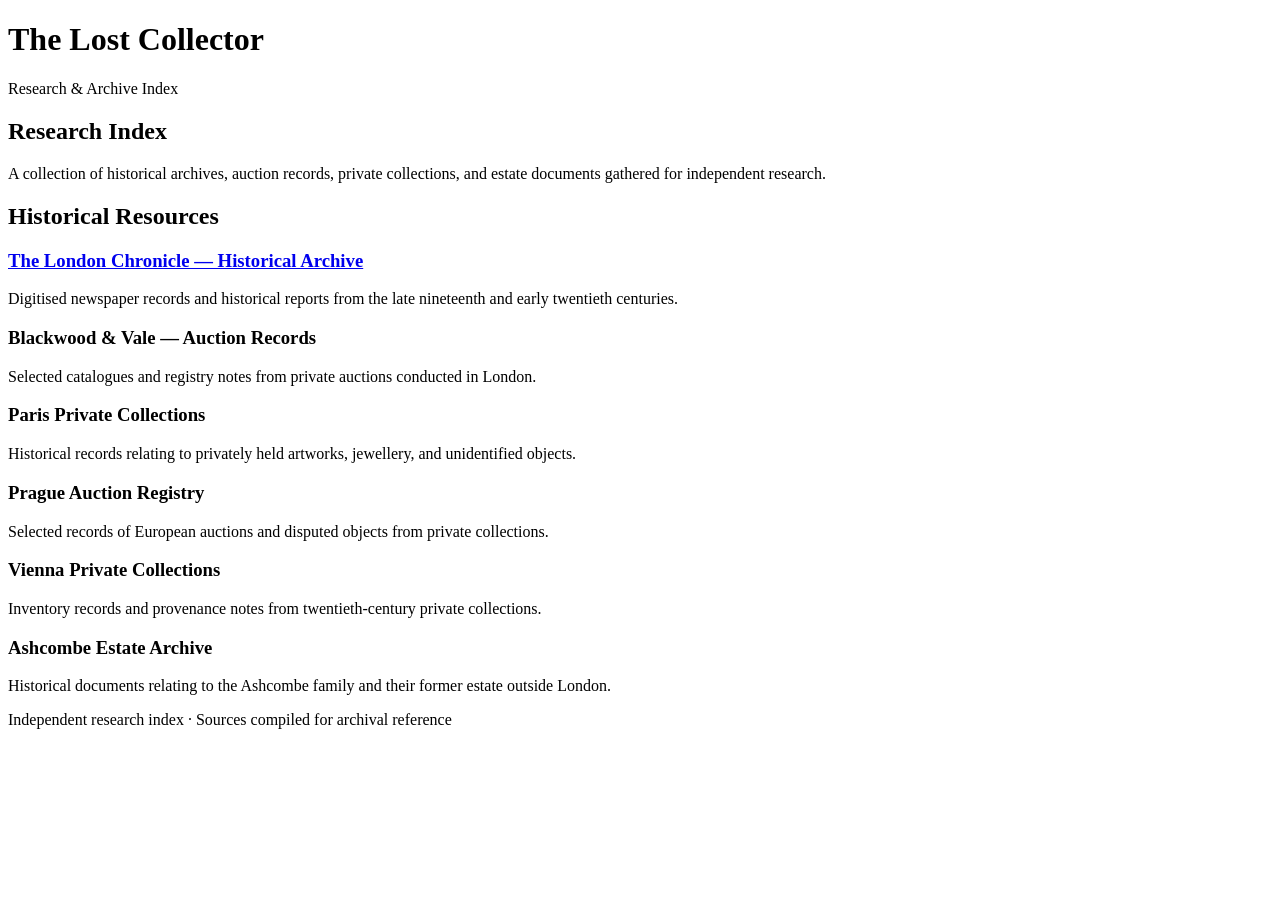
==== index.html @ d2d589a4 "Create index.html for research archive This HTML file serves as a research index for The Lost Collec" ====
<!DOCTYPE html>
<html lang="en">
<head>
    <meta charset="UTF-8">
    <meta name="viewport" content="width=device-width, initial-scale=1.0">
    <title>The Lost Collector — Research Index</title>
    <link rel="stylesheet" href="style.css">
</head>

<body>

    <header>
        <h1>The Lost Collector</h1>
        <p>Research & Archive Index</p>
    </header>

    <main>

        <section class="intro">
            <h2>Research Index</h2>
            <p>
                A collection of historical archives, auction records,
                private collections, and estate documents gathered for
                independent research.
            </p>
        </section>

        <section class="resources">

            <h2>Historical Resources</h2>

            <div class="resource">
                <h3>
                    <a href="https://shreelakaudiki.github.io/london-chronicle-archive/">
                        The London Chronicle — Historical Archive
                    </a>
                </h3>
                <p>
                    Digitised newspaper records and historical reports
                    from the late nineteenth and early twentieth centuries.
                </p>
            </div>

            <div class="resource">
                <h3>Blackwood &amp; Vale — Auction Records</h3>
                <p>
                    Selected catalogues and registry notes from private
                    auctions conducted in London.
                </p>
            </div>

            <div class="resource">
                <h3>Paris Private Collections</h3>
                <p>
                    Historical records relating to privately held
                    artworks, jewellery, and unidentified objects.
                </p>
            </div>

            <div class="resource">
                <h3>Prague Auction Registry</h3>
                <p>
                    Selected records of European auctions and disputed
                    objects from private collections.
                </p>
            </div>

            <div class="resource">
                <h3>Vienna Private Collections</h3>
                <p>
                    Inventory records and provenance notes from
                    twentieth-century private collections.
                </p>
            </div>

            <div class="resource">
                <h3>Ashcombe Estate Archive</h3>
                <p>
                    Historical documents relating to the Ashcombe family
                    and their former estate outside London.
                </p>
            </div>

        </section>

        <footer>
            <p>Independent research index · Sources compiled for archival reference</p>
        </footer>

    </main>

</body>
</html>
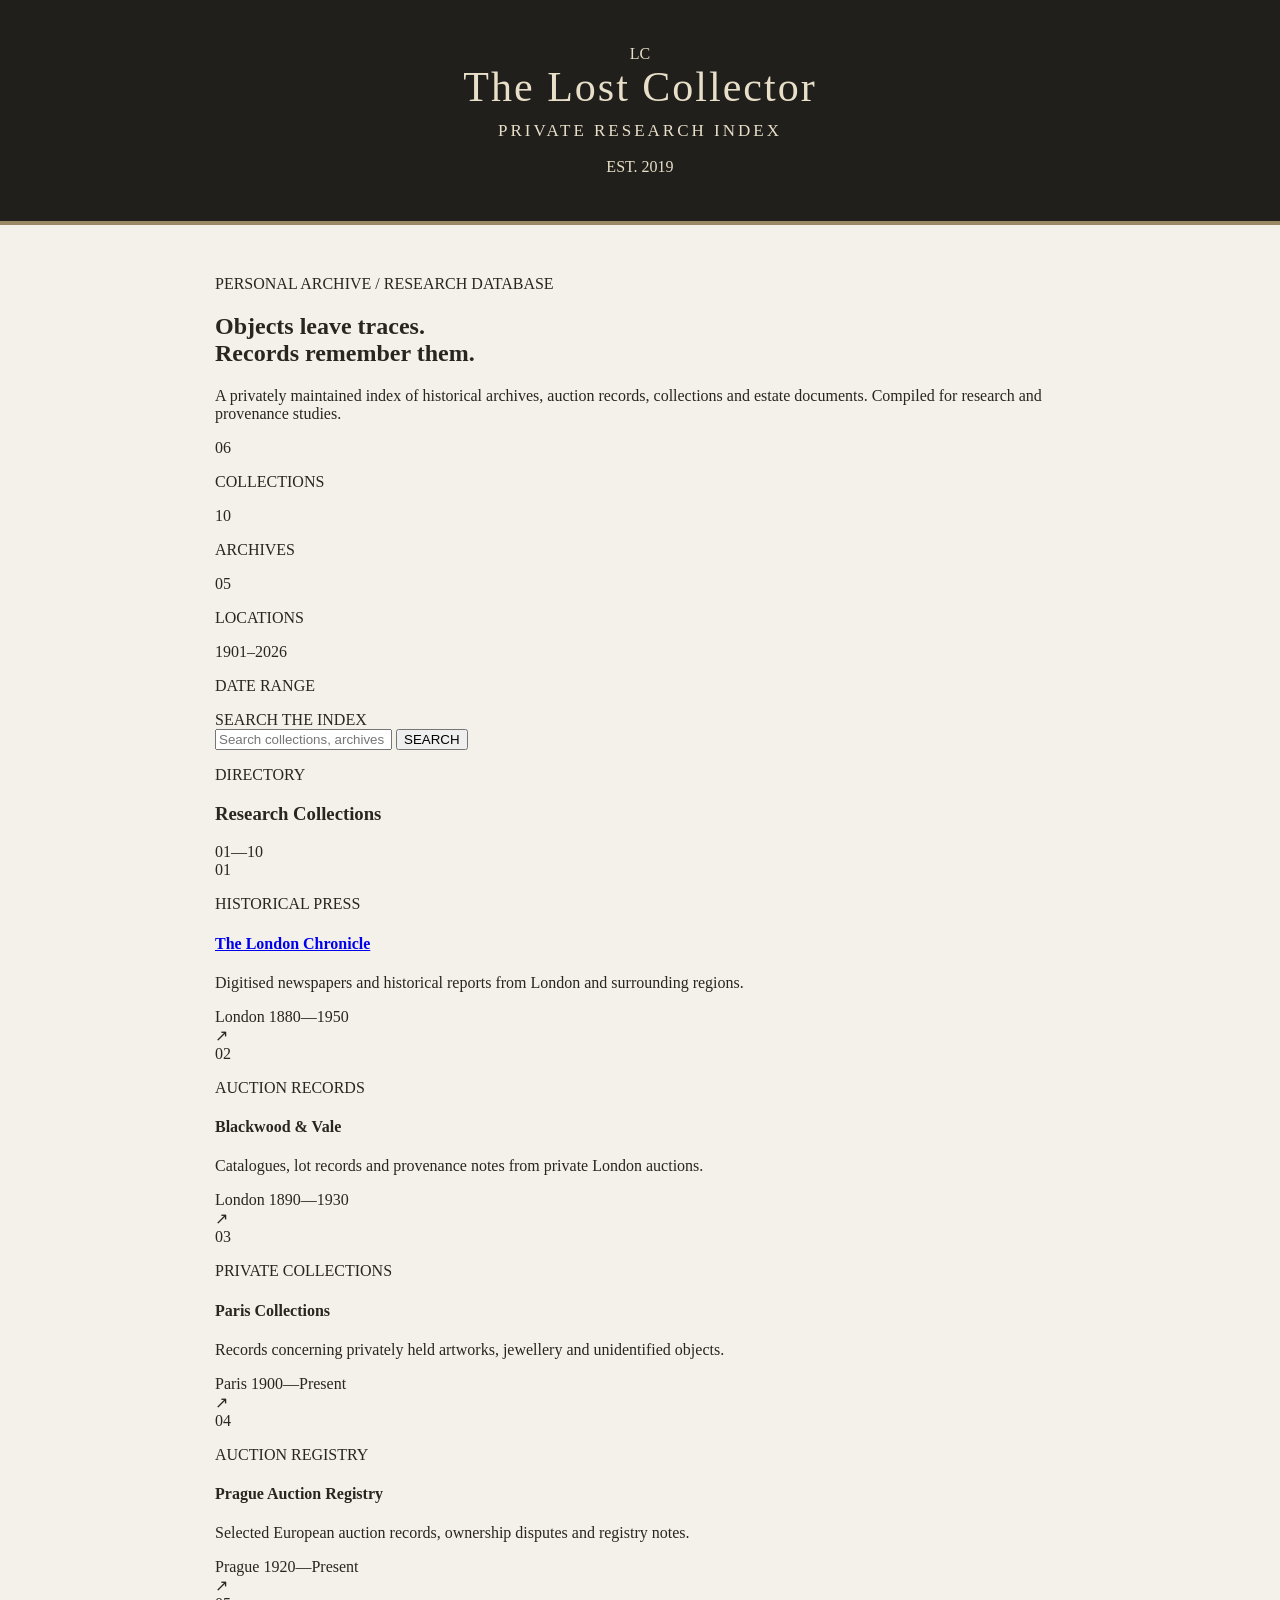
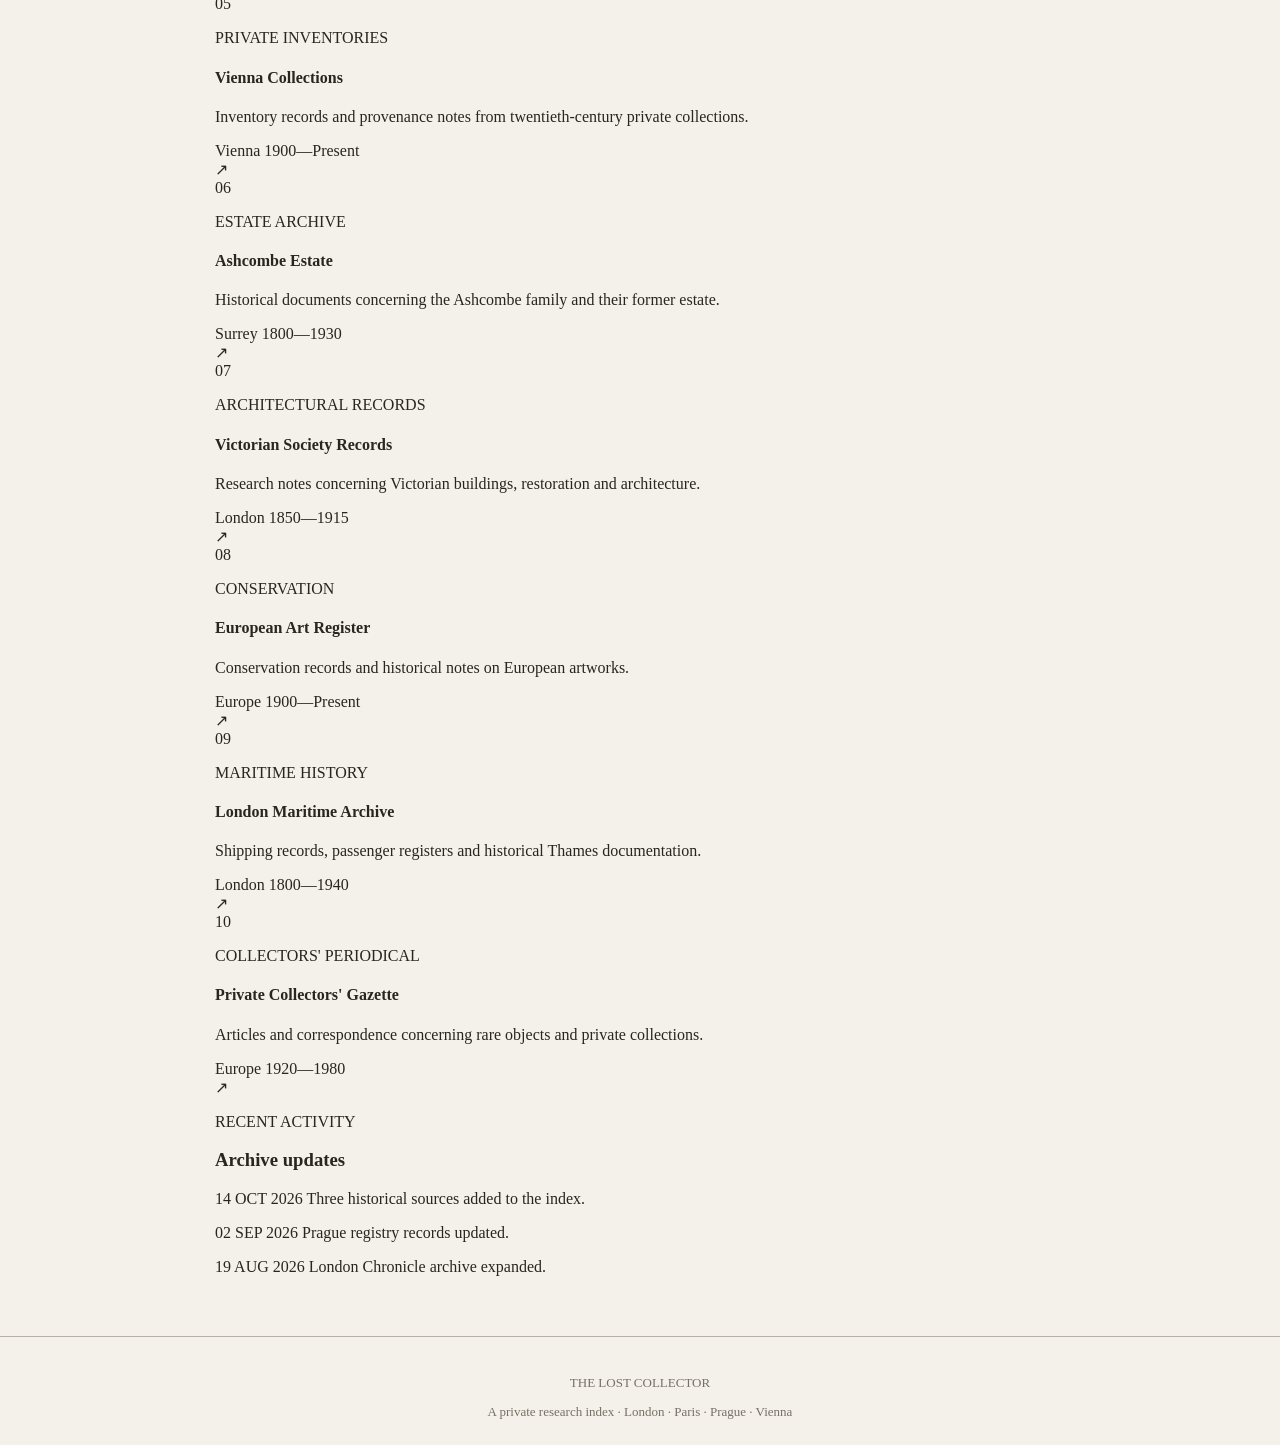
==== commit 524442e3: "Refactor index.html structure and content" ====
--- a/index.html
+++ b/index.html
@@ -1,93 +1,443 @@
 <!DOCTYPE html>
 <html lang="en">
+
 <head>
     <meta charset="UTF-8">
     <meta name="viewport" content="width=device-width, initial-scale=1.0">
+
     <title>The Lost Collector — Research Index</title>
+
     <link rel="stylesheet" href="style.css">
 </head>
 
 <body>
 
-    <header>
-        <h1>The Lost Collector</h1>
-        <p>Research & Archive Index</p>
+    <header class="topbar">
+
+        <div class="brand">
+            <span class="brand-mark">LC</span>
+
+            <div>
+                <h1>The Lost Collector</h1>
+                <p>Private Research Index</p>
+            </div>
+        </div>
+
+        <div class="year">
+            EST. 2019
+        </div>
+
     </header>
 
+
     <main>
 
-        <section class="intro">
-            <h2>Research Index</h2>
-            <p>
-                A collection of historical archives, auction records,
-                private collections, and estate documents gathered for
-                independent research.
+        <section class="hero">
+
+            <p class="eyebrow">PERSONAL ARCHIVE / RESEARCH DATABASE</p>
+
+            <h2>
+                Objects leave traces.<br>
+                Records remember them.
+            </h2>
+
+            <p class="description">
+                A privately maintained index of historical archives,
+                auction records, collections and estate documents.
+                Compiled for research and provenance studies.
             </p>
+
         </section>
 
-        <section class="resources">
-
-            <h2>Historical Resources</h2>
-
-            <div class="resource">
-                <h3>
-                    <a href="https://shreelakaudiki.github.io/london-chronicle-archive/">
-                        The London Chronicle — Historical Archive
-                    </a>
-                </h3>
+
+        <section class="stats">
+
+            <div>
+                <span>06</span>
+                <p>COLLECTIONS</p>
+            </div>
+
+            <div>
+                <span>10</span>
+                <p>ARCHIVES</p>
+            </div>
+
+            <div>
+                <span>05</span>
+                <p>LOCATIONS</p>
+            </div>
+
+            <div>
+                <span>1901–2026</span>
+                <p>DATE RANGE</p>
+            </div>
+
+        </section>
+
+
+        <section class="search">
+
+            <label for="searchBox">SEARCH THE INDEX</label>
+
+            <div class="search-box">
+
+                <input
+                    type="text"
+                    id="searchBox"
+                    placeholder="Search collections, archives or locations..."
+                >
+
+                <button onclick="searchIndex()">SEARCH</button>
+
+            </div>
+
+            <div id="searchResults"></div>
+
+        </section>
+
+
+        <section class="archive-section">
+
+            <div class="section-heading">
+
+                <div>
+                    <p class="eyebrow">DIRECTORY</p>
+                    <h3>Research Collections</h3>
+                </div>
+
+                <span>01—10</span>
+
+            </div>
+
+
+            <div class="archive-grid">
+
+
+                <article class="archive-card featured">
+
+                    <div class="card-number">01</div>
+
+                    <div class="card-content">
+
+                        <p class="category">HISTORICAL PRESS</p>
+
+                        <h4>
+                            <a href="https://shreelakaudiki.github.io/london-chronicle-archive/">
+                                The London Chronicle
+                            </a>
+                        </h4>
+
+                        <p>
+                            Digitised newspapers and historical reports
+                            from London and surrounding regions.
+                        </p>
+
+                        <div class="meta">
+                            <span>London</span>
+                            <span>1880—1950</span>
+                        </div>
+
+                    </div>
+
+                    <span class="arrow">↗</span>
+
+                </article>
+
+
+                <article class="archive-card">
+
+                    <div class="card-number">02</div>
+
+                    <div class="card-content">
+
+                        <p class="category">AUCTION RECORDS</p>
+
+                        <h4>Blackwood &amp; Vale</h4>
+
+                        <p>
+                            Catalogues, lot records and provenance
+                            notes from private London auctions.
+                        </p>
+
+                        <div class="meta">
+                            <span>London</span>
+                            <span>1890—1930</span>
+                        </div>
+
+                    </div>
+
+                    <span class="arrow">↗</span>
+
+                </article>
+
+
+                <article class="archive-card">
+
+                    <div class="card-number">03</div>
+
+                    <div class="card-content">
+
+                        <p class="category">PRIVATE COLLECTIONS</p>
+
+                        <h4>Paris Collections</h4>
+
+                        <p>
+                            Records concerning privately held artworks,
+                            jewellery and unidentified objects.
+                        </p>
+
+                        <div class="meta">
+                            <span>Paris</span>
+                            <span>1900—Present</span>
+                        </div>
+
+                    </div>
+
+                    <span class="arrow">↗</span>
+
+                </article>
+
+
+                <article class="archive-card">
+
+                    <div class="card-number">04</div>
+
+                    <div class="card-content">
+
+                        <p class="category">AUCTION REGISTRY</p>
+
+                        <h4>Prague Auction Registry</h4>
+
+                        <p>
+                            Selected European auction records,
+                            ownership disputes and registry notes.
+                        </p>
+
+                        <div class="meta">
+                            <span>Prague</span>
+                            <span>1920—Present</span>
+                        </div>
+
+                    </div>
+
+                    <span class="arrow">↗</span>
+
+                </article>
+
+
+                <article class="archive-card">
+
+                    <div class="card-number">05</div>
+
+                    <div class="card-content">
+
+                        <p class="category">PRIVATE INVENTORIES</p>
+
+                        <h4>Vienna Collections</h4>
+
+                        <p>
+                            Inventory records and provenance notes
+                            from twentieth-century private collections.
+                        </p>
+
+                        <div class="meta">
+                            <span>Vienna</span>
+                            <span>1900—Present</span>
+                        </div>
+
+                    </div>
+
+                    <span class="arrow">↗</span>
+
+                </article>
+
+
+                <article class="archive-card">
+
+                    <div class="card-number">06</div>
+
+                    <div class="card-content">
+
+                        <p class="category">ESTATE ARCHIVE</p>
+
+                        <h4>Ashcombe Estate</h4>
+
+                        <p>
+                            Historical documents concerning the Ashcombe
+                            family and their former estate.
+                        </p>
+
+                        <div class="meta">
+                            <span>Surrey</span>
+                            <span>1800—1930</span>
+                        </div>
+
+                    </div>
+
+                    <span class="arrow">↗</span>
+
+                </article>
+
+
+                <!-- DECOYS -->
+
+                <article class="archive-card">
+
+                    <div class="card-number">07</div>
+
+                    <div class="card-content">
+
+                        <p class="category">ARCHITECTURAL RECORDS</p>
+
+                        <h4>Victorian Society Records</h4>
+
+                        <p>
+                            Research notes concerning Victorian
+                            buildings, restoration and architecture.
+                        </p>
+
+                        <div class="meta">
+                            <span>London</span>
+                            <span>1850—1915</span>
+                        </div>
+
+                    </div>
+
+                    <span class="arrow">↗</span>
+
+                </article>
+
+
+                <article class="archive-card">
+
+                    <div class="card-number">08</div>
+
+                    <div class="card-content">
+
+                        <p class="category">CONSERVATION</p>
+
+                        <h4>European Art Register</h4>
+
+                        <p>
+                            Conservation records and historical
+                            notes on European artworks.
+                        </p>
+
+                        <div class="meta">
+                            <span>Europe</span>
+                            <span>1900—Present</span>
+                        </div>
+
+                    </div>
+
+                    <span class="arrow">↗</span>
+
+                </article>
+
+
+                <article class="archive-card">
+
+                    <div class="card-number">09</div>
+
+                    <div class="card-content">
+
+                        <p class="category">MARITIME HISTORY</p>
+
+                        <h4>London Maritime Archive</h4>
+
+                        <p>
+                            Shipping records, passenger registers
+                            and historical Thames documentation.
+                        </p>
+
+                        <div class="meta">
+                            <span>London</span>
+                            <span>1800—1940</span>
+                        </div>
+
+                    </div>
+
+                    <span class="arrow">↗</span>
+
+                </article>
+
+
+                <article class="archive-card">
+
+                    <div class="card-number">10</div>
+
+                    <div class="card-content">
+
+                        <p class="category">COLLECTORS' PERIODICAL</p>
+
+                        <h4>Private Collectors' Gazette</h4>
+
+                        <p>
+                            Articles and correspondence concerning
+                            rare objects and private collections.
+                        </p>
+
+                        <div class="meta">
+                            <span>Europe</span>
+                            <span>1920—1980</span>
+                        </div>
+
+                    </div>
+
+                    <span class="arrow">↗</span>
+
+                </article>
+
+            </div>
+
+        </section>
+
+
+        <section class="recent">
+
+            <div>
+                <p class="eyebrow">RECENT ACTIVITY</p>
+                <h3>Archive updates</h3>
+            </div>
+
+            <div class="activity">
+
                 <p>
-                    Digitised newspaper records and historical reports
-                    from the late nineteenth and early twentieth centuries.
+                    <span>14 OCT 2026</span>
+                    Three historical sources added to the index.
                 </p>
-            </div>
-
-            <div class="resource">
-                <h3>Blackwood &amp; Vale — Auction Records</h3>
+
                 <p>
-                    Selected catalogues and registry notes from private
-                    auctions conducted in London.
+                    <span>02 SEP 2026</span>
+                    Prague registry records updated.
                 </p>
-            </div>
-
-            <div class="resource">
-                <h3>Paris Private Collections</h3>
+
                 <p>
-                    Historical records relating to privately held
-                    artworks, jewellery, and unidentified objects.
+                    <span>19 AUG 2026</span>
+                    London Chronicle archive expanded.
                 </p>
-            </div>
-
-            <div class="resource">
-                <h3>Prague Auction Registry</h3>
-                <p>
-                    Selected records of European auctions and disputed
-                    objects from private collections.
-                </p>
-            </div>
-
-            <div class="resource">
-                <h3>Vienna Private Collections</h3>
-                <p>
-                    Inventory records and provenance notes from
-                    twentieth-century private collections.
-                </p>
-            </div>
-
-            <div class="resource">
-                <h3>Ashcombe Estate Archive</h3>
-                <p>
-                    Historical documents relating to the Ashcombe family
-                    and their former estate outside London.
-                </p>
+
             </div>
 
         </section>
 
-        <footer>
-            <p>Independent research index · Sources compiled for archival reference</p>
-        </footer>
-
     </main>
+
+
+    <footer>
+
+        <p>
+            THE LOST COLLECTOR
+        </p>
+
+        <span>
+            A private research index · London · Paris · Prague · Vienna
+        </span>
+
+    </footer>
+
+
+    <script src="script.js"></script>
 
 </body>
 </html>
--- a/style.css
+++ b/style.css
@@ -0,0 +1,88 @@
+body {
+    margin: 0;
+    background: #f4f1ea;
+    color: #29251f;
+    font-family: Georgia, "Times New Roman", serif;
+}
+
+header {
+    background: #211f1b;
+    color: #e8dfc9;
+    text-align: center;
+    padding: 45px 20px;
+    border-bottom: 4px solid #9a8965;
+}
+
+header h1 {
+    margin: 0;
+    font-size: 42px;
+    letter-spacing: 2px;
+    font-weight: normal;
+}
+
+header p {
+    margin-top: 10px;
+    font-size: 17px;
+    letter-spacing: 3px;
+    text-transform: uppercase;
+}
+
+main {
+    max-width: 850px;
+    margin: 50px auto;
+    padding: 0 25px;
+}
+
+.intro {
+    border-bottom: 1px solid #b9b09f;
+    padding-bottom: 30px;
+    margin-bottom: 35px;
+}
+
+.intro h2,
+.resources h2 {
+    font-weight: normal;
+    letter-spacing: 1px;
+}
+
+.intro p {
+    line-height: 1.8;
+    color: #5b554b;
+}
+
+.resource {
+    background: #ebe6db;
+    border: 1px solid #c8c0b0;
+    padding: 22px 25px;
+    margin-bottom: 18px;
+}
+
+.resource h3 {
+    margin-top: 0;
+    font-size: 20px;
+    font-weight: normal;
+}
+
+.resource p {
+    margin-bottom: 0;
+    color: #625c52;
+    line-height: 1.6;
+}
+
+.resource a {
+    color: #29251f;
+    text-decoration: none;
+}
+
+.resource a:hover {
+    text-decoration: underline;
+}
+
+footer {
+    margin-top: 60px;
+    padding: 25px;
+    border-top: 1px solid #b9b09f;
+    text-align: center;
+    color: #777064;
+    font-size: 13px;
+}
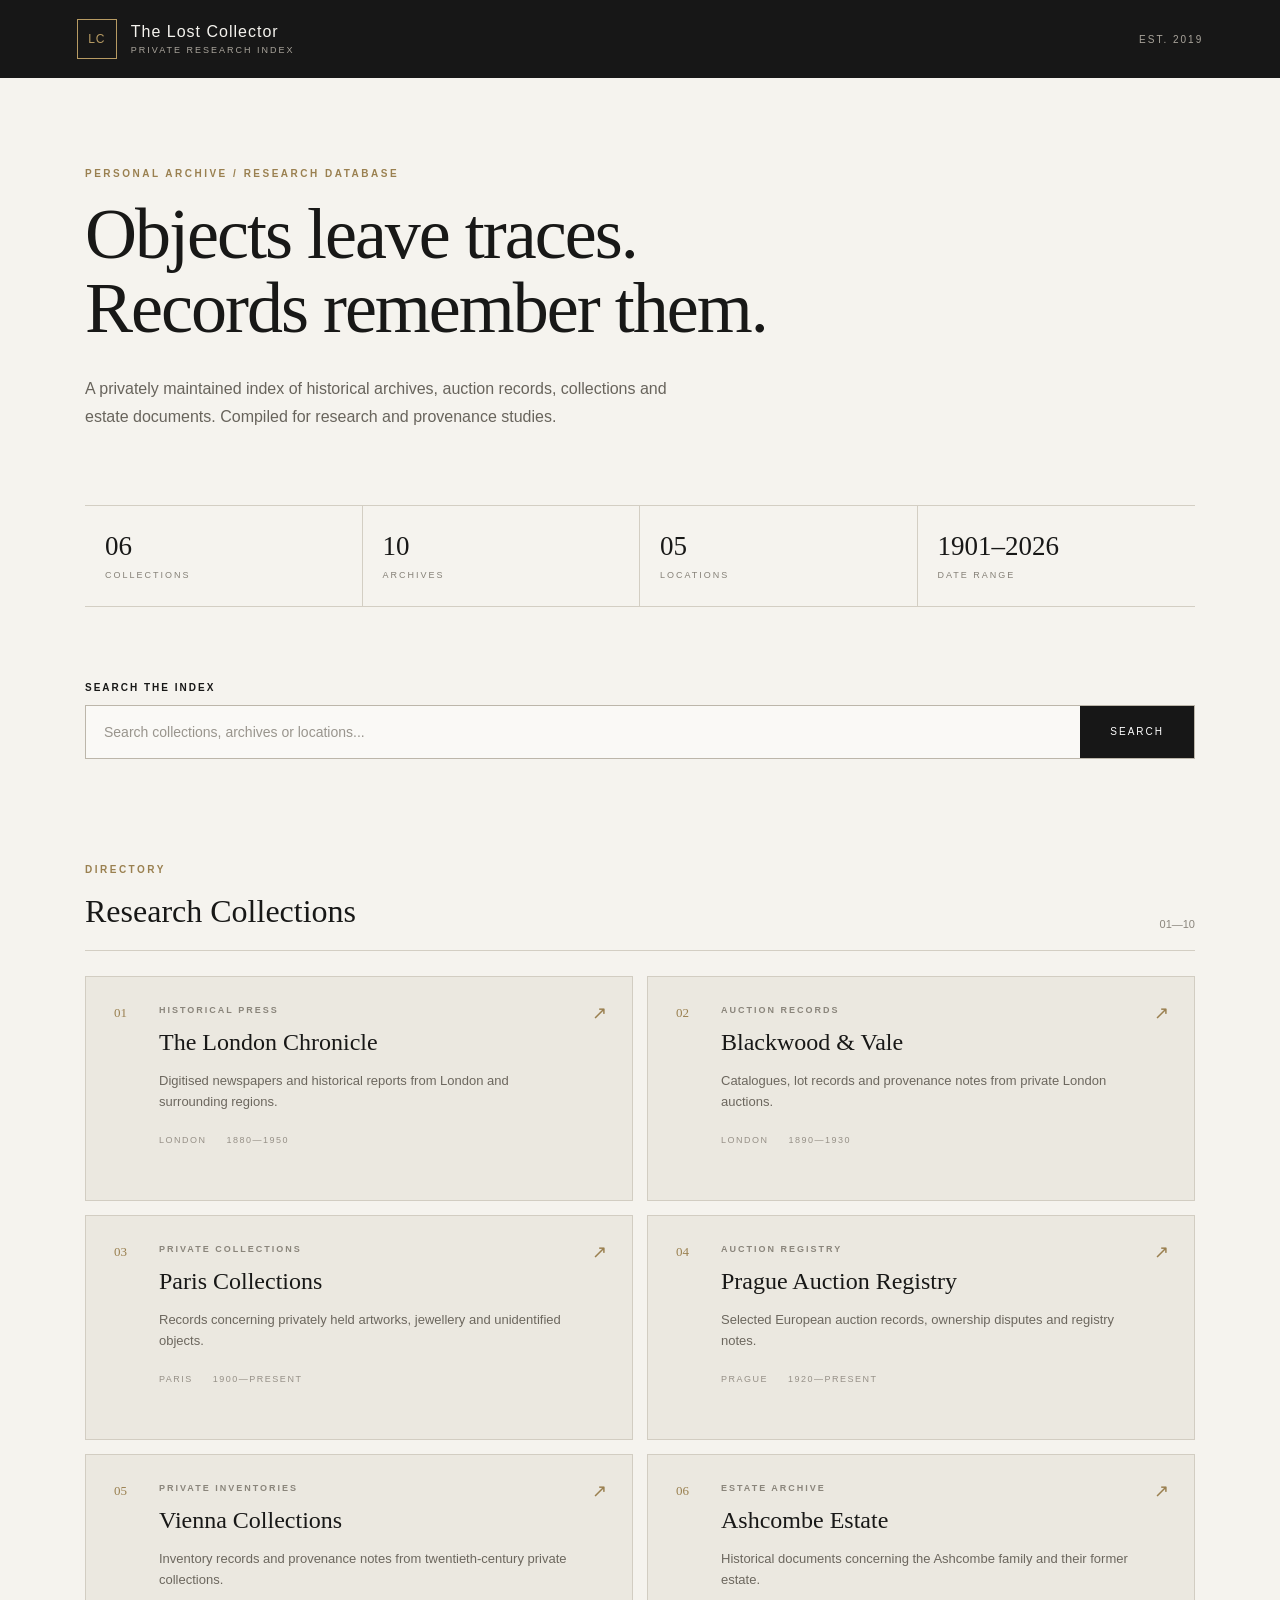
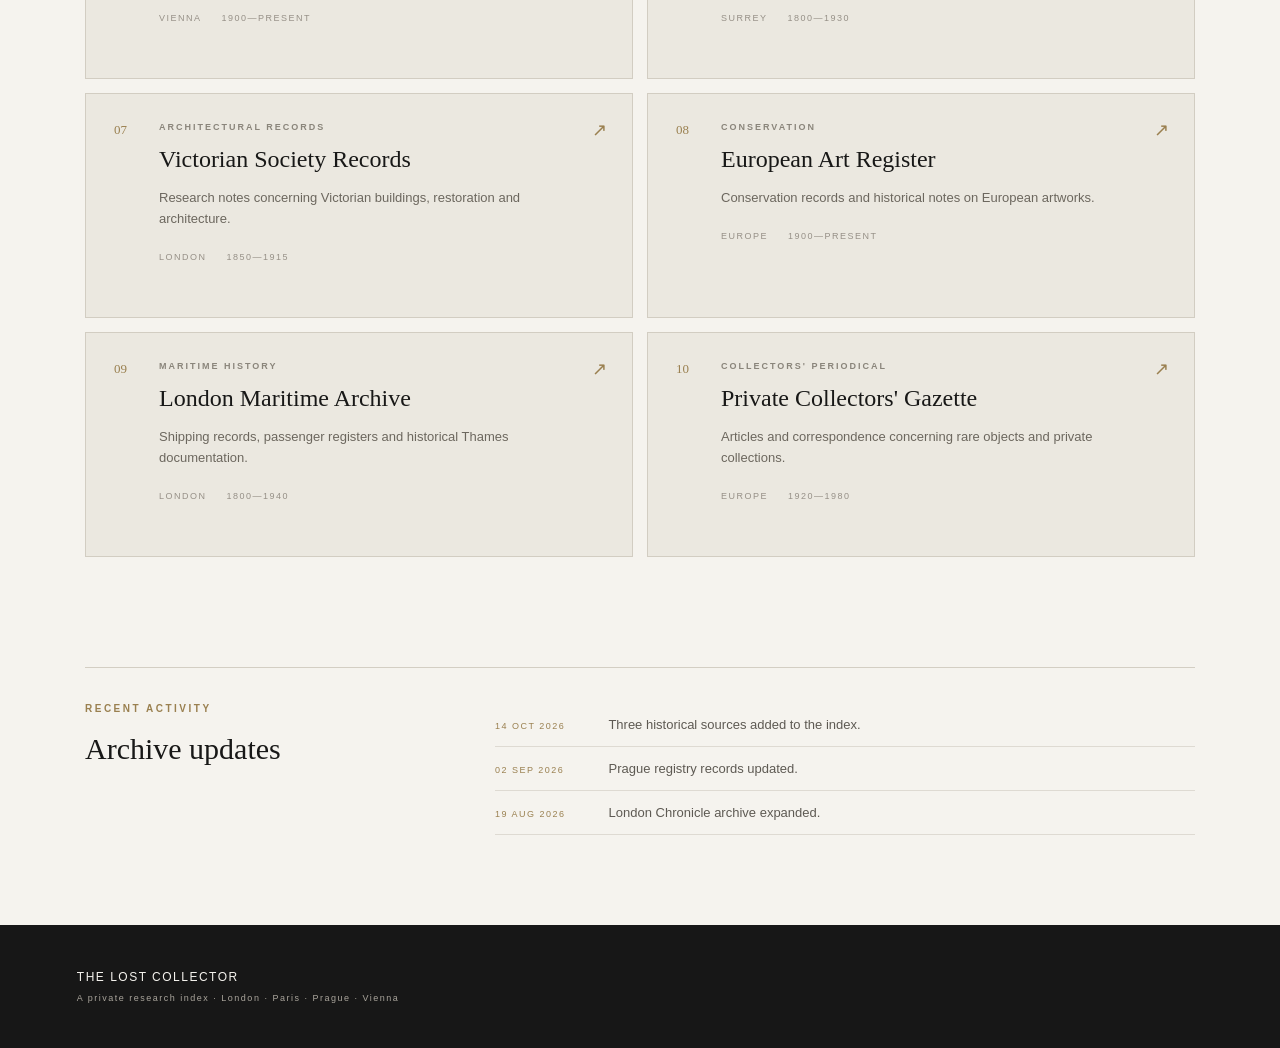
==== commit 15363a06: "Update stylesheet link to include version query" ====
--- a/index.html
+++ b/index.html
@@ -7,7 +7,7 @@
 
     <title>The Lost Collector — Research Index</title>
 
-    <link rel="stylesheet" href="style.css">
+    <link rel="stylesheet" href="./style.css?v=4">
 </head>
 
 <body>
--- a/style.css
+++ b/style.css
@@ -1,88 +1,544 @@
+/* =========================
+   THE LOST COLLECTOR
+   Main Stylesheet
+   ========================= */
+
+* {
+    box-sizing: border-box;
+}
+
+html {
+    scroll-behavior: smooth;
+}
+
 body {
     margin: 0;
-    background: #f4f1ea;
-    color: #29251f;
+    background: #f5f3ee;
+    color: #181817;
+    font-family: Arial, Helvetica, sans-serif;
+}
+
+
+/* =========================
+   TOP BAR
+   ========================= */
+
+.topbar {
+    width: 100%;
+    min-height: 78px;
+    padding: 0 6%;
+
+    display: flex;
+    align-items: center;
+    justify-content: space-between;
+
+    background: #171717;
+    color: #f5f3ee;
+}
+
+.brand {
+    display: flex;
+    align-items: center;
+    gap: 14px;
+}
+
+.brand-mark {
+    width: 40px;
+    height: 40px;
+
+    display: flex;
+    align-items: center;
+    justify-content: center;
+
+    border: 1px solid #b79b63;
+
+    color: #b79b63;
+    font-size: 12px;
+    letter-spacing: 1px;
+}
+
+.brand h1 {
+    margin: 0;
+
+    font-family: Arial, Helvetica, sans-serif;
+    font-size: 16px;
+    font-weight: 500;
+    letter-spacing: 1px;
+}
+
+.brand p {
+    margin: 4px 0 0;
+
+    color: #aaa59c;
+
+    font-size: 9px;
+    letter-spacing: 2px;
+    text-transform: uppercase;
+}
+
+.year {
+    color: #aaa59c;
+
+    font-size: 10px;
+    letter-spacing: 2px;
+}
+
+
+/* =========================
+   MAIN
+   ========================= */
+
+main {
+    width: 100%;
+    max-width: 1180px;
+
+    margin: 0 auto;
+    padding: 90px 35px;
+}
+
+
+/* =========================
+   HERO
+   ========================= */
+
+.hero {
+    max-width: 800px;
+}
+
+.eyebrow {
+    margin: 0 0 18px;
+
+    color: #9a8050;
+
+    font-size: 10px;
+    font-weight: bold;
+    letter-spacing: 2.5px;
+}
+
+.hero h2 {
+    margin: 0;
+
+    color: #181817;
+
     font-family: Georgia, "Times New Roman", serif;
-}
-
-header {
-    background: #211f1b;
-    color: #e8dfc9;
-    text-align: center;
-    padding: 45px 20px;
-    border-bottom: 4px solid #9a8965;
-}
-
-header h1 {
+    font-size: clamp(42px, 6vw, 72px);
+    font-weight: normal;
+    line-height: 1.03;
+    letter-spacing: -2px;
+}
+
+.description {
+    max-width: 600px;
+
+    margin: 30px 0 0;
+
+    color: #68645c;
+
+    font-size: 16px;
+    line-height: 1.7;
+}
+
+
+/* =========================
+   STATISTICS
+   ========================= */
+
+.stats {
+    width: 100%;
+
+    display: grid;
+    grid-template-columns: repeat(4, 1fr);
+
+    margin-top: 75px;
+
+    border-top: 1px solid #d3cec3;
+    border-bottom: 1px solid #d3cec3;
+}
+
+.stats div {
+    min-height: 100px;
+
+    padding: 25px 20px;
+
+    border-right: 1px solid #d3cec3;
+}
+
+.stats div:last-child {
+    border-right: none;
+}
+
+.stats span {
+    display: block;
+
+    color: #181817;
+
+    font-family: Georgia, "Times New Roman", serif;
+    font-size: 27px;
+}
+
+.stats p {
+    margin: 8px 0 0;
+
+    color: #858077;
+
+    font-size: 9px;
+    letter-spacing: 2px;
+}
+
+
+/* =========================
+   SEARCH
+   ========================= */
+
+.search {
+    width: 100%;
+    margin-top: 75px;
+}
+
+.search label {
+    display: block;
+
+    margin-bottom: 12px;
+
+    color: #181817;
+
+    font-size: 10px;
+    font-weight: bold;
+    letter-spacing: 2px;
+}
+
+.search-box {
+    width: 100%;
+
+    display: flex;
+
+    border: 1px solid #bcb6aa;
+
+    background: #faf9f6;
+}
+
+.search-box input {
+    flex: 1;
+
+    min-width: 0;
+
+    padding: 18px;
+
+    border: none;
+    outline: none;
+
+    background: transparent;
+
+    color: #181817;
+
+    font-family: Arial, Helvetica, sans-serif;
+    font-size: 14px;
+}
+
+.search-box input::placeholder {
+    color: #99958d;
+}
+
+.search-box button {
+    padding: 0 30px;
+
+    border: none;
+
+    background: #171717;
+    color: white;
+
+    font-size: 10px;
+    letter-spacing: 2px;
+
+    cursor: pointer;
+}
+
+.search-box button:hover {
+    background: #9a8050;
+}
+
+#searchResults {
+    margin-top: 10px;
+}
+
+
+/* =========================
+   DIRECTORY
+   ========================= */
+
+.archive-section {
+    width: 100%;
+    margin-top: 105px;
+}
+
+.section-heading {
+    display: flex;
+    align-items: flex-end;
+    justify-content: space-between;
+
+    margin-bottom: 25px;
+
+    border-bottom: 1px solid #d3cec3;
+}
+
+.section-heading h3 {
+    margin: 0 0 20px;
+
+    color: #181817;
+
+    font-family: Georgia, "Times New Roman", serif;
+    font-size: 32px;
+    font-weight: normal;
+}
+
+.section-heading > span {
+    margin-bottom: 20px;
+
+    color: #8b867d;
+
+    font-size: 11px;
+}
+
+
+/* =========================
+   ARCHIVE CARDS
+   ========================= */
+
+.archive-grid {
+    width: 100%;
+
+    display: grid;
+    grid-template-columns: repeat(2, minmax(0, 1fr));
+
+    gap: 14px;
+}
+
+.archive-card {
+    position: relative;
+
+    min-height: 225px;
+
+    display: flex;
+
+    padding: 28px;
+
+    background: #ebe8e0;
+
+    border: 1px solid #d2cdc2;
+
+    transition:
+        transform 0.2s ease,
+        background 0.2s ease,
+        border-color 0.2s ease;
+}
+
+.archive-card:hover {
+    transform: translateY(-3px);
+
+    background: #faf9f6;
+
+    border-color: #b9ae99;
+}
+
+.card-number {
+    flex: 0 0 45px;
+
+    color: #9a8050;
+
+    font-family: Georgia, "Times New Roman", serif;
+    font-size: 13px;
+}
+
+.card-content {
+    min-width: 0;
+
+    padding-right: 25px;
+}
+
+.category {
+    margin: 0 0 13px;
+
+    color: #8a857b;
+
+    font-size: 9px;
+    font-weight: bold;
+    letter-spacing: 2px;
+}
+
+.card-content h4 {
     margin: 0;
-    font-size: 42px;
-    letter-spacing: 2px;
+
+    color: #181817;
+
+    font-family: Georgia, "Times New Roman", serif;
+    font-size: 24px;
     font-weight: normal;
-}
-
-header p {
-    margin-top: 10px;
-    font-size: 17px;
-    letter-spacing: 3px;
+    line-height: 1.2;
+}
+
+.card-content h4 a {
+    color: inherit;
+    text-decoration: none;
+}
+
+.card-content h4 a:hover {
+    color: #9a8050;
+}
+
+.card-content > p:not(.category) {
+    max-width: 430px;
+
+    margin: 15px 0;
+
+    color: #6c675e;
+
+    font-size: 13px;
+    line-height: 1.6;
+}
+
+.meta {
+    display: flex;
+    flex-wrap: wrap;
+    gap: 20px;
+
+    margin-top: 22px;
+
+    color: #969087;
+
+    font-size: 9px;
+    letter-spacing: 1.5px;
     text-transform: uppercase;
 }
 
-main {
-    max-width: 850px;
-    margin: 50px auto;
-    padding: 0 25px;
-}
-
-.intro {
-    border-bottom: 1px solid #b9b09f;
-    padding-bottom: 30px;
-    margin-bottom: 35px;
-}
-
-.intro h2,
-.resources h2 {
+.arrow {
+    position: absolute;
+
+    top: 25px;
+    right: 25px;
+
+    color: #9a8050;
+
+    font-size: 18px;
+}
+
+
+/* =========================
+   RECENT ACTIVITY
+   ========================= */
+
+.recent {
+    width: 100%;
+
+    display: grid;
+    grid-template-columns: 1fr 2fr;
+    gap: 60px;
+
+    margin-top: 110px;
+    padding-top: 35px;
+
+    border-top: 1px solid #d3cec3;
+}
+
+.recent h3 {
+    margin: 0;
+
+    color: #181817;
+
+    font-family: Georgia, "Times New Roman", serif;
+    font-size: 30px;
     font-weight: normal;
-    letter-spacing: 1px;
-}
-
-.intro p {
-    line-height: 1.8;
-    color: #5b554b;
-}
-
-.resource {
-    background: #ebe6db;
-    border: 1px solid #c8c0b0;
-    padding: 22px 25px;
-    margin-bottom: 18px;
-}
-
-.resource h3 {
-    margin-top: 0;
-    font-size: 20px;
-    font-weight: normal;
-}
-
-.resource p {
-    margin-bottom: 0;
-    color: #625c52;
-    line-height: 1.6;
-}
-
-.resource a {
-    color: #29251f;
-    text-decoration: none;
-}
-
-.resource a:hover {
-    text-decoration: underline;
-}
+}
+
+.activity p {
+    margin: 0;
+    padding: 14px 0;
+
+    border-bottom: 1px solid #dedad2;
+
+    color: #5e5a53;
+
+    font-size: 13px;
+}
+
+.activity span {
+    display: inline-block;
+    width: 110px;
+
+    color: #9a8050;
+
+    font-size: 9px;
+    letter-spacing: 1.5px;
+}
+
+
+/* =========================
+   FOOTER
+   ========================= */
 
 footer {
-    margin-top: 60px;
-    padding: 25px;
-    border-top: 1px solid #b9b09f;
-    text-align: center;
-    color: #777064;
-    font-size: 13px;
-}
+    width: 100%;
+
+    padding: 45px 6%;
+
+    background: #171717;
+
+    color: #aaa59c;
+
+    font-size: 10px;
+    letter-spacing: 1.5px;
+}
+
+footer p {
+    margin: 0 0 8px;
+
+    color: #f5f3ee;
+
+    font-size: 12px;
+}
+
+footer span {
+    color: #aaa59c;
+
+    font-size: 9px;
+}
+
+
+/* =========================
+   MOBILE
+   ========================= */
+
+@media (max-width: 700px) {
+
+    main {
+        padding: 60px 20px;
+    }
+
+    .hero h2 {
+        font-size: 45px;
+    }
+
+    .stats {
+        grid-template-columns: repeat(2, 1fr);
+    }
+
+    .stats div:nth-child(2) {
+        border-right: none;
+    }
+
+    .archive-grid {
+        grid-template-columns: 1fr;
+    }
+
+    .recent {
+        grid-template-columns: 1fr;
+        gap: 30px;
+    }
+
+    .year {
+        display: none;
+    }
+
+    .search-box button {
+        padding: 0 18px;
+    }
+}
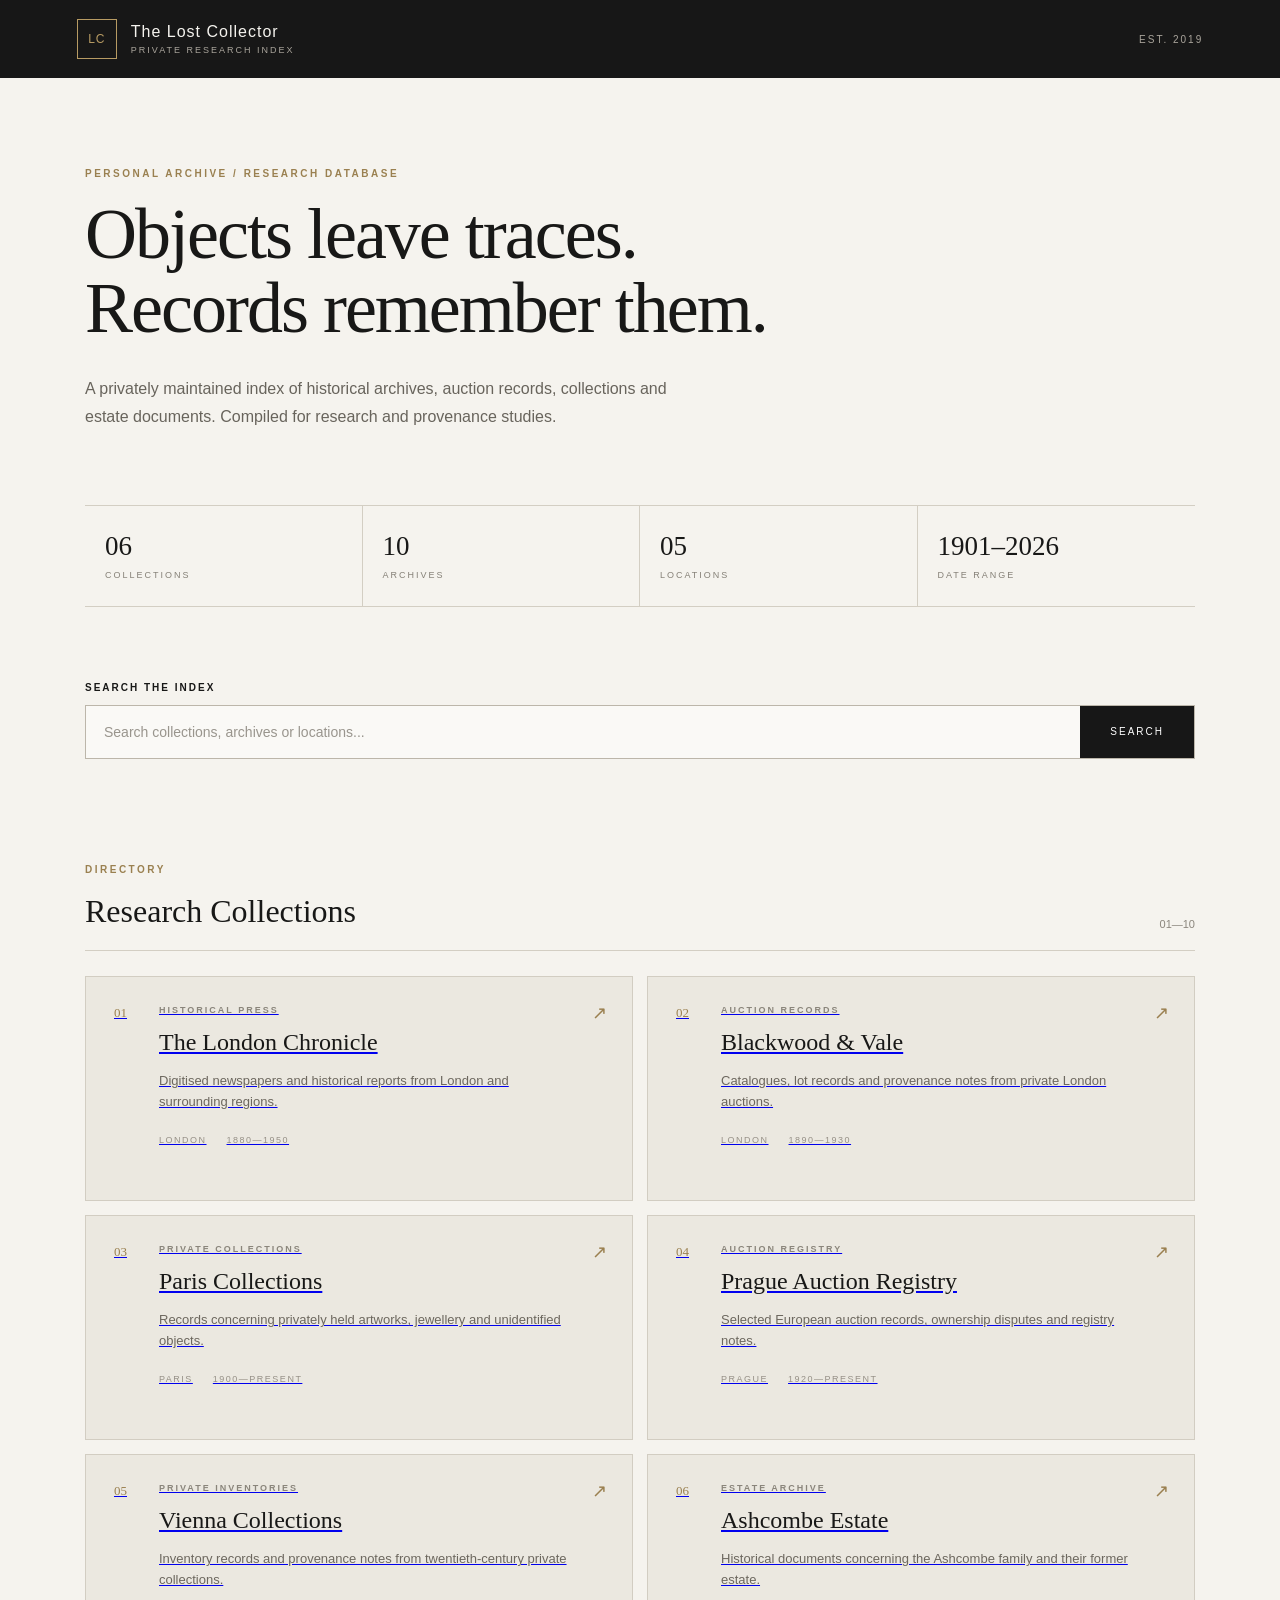
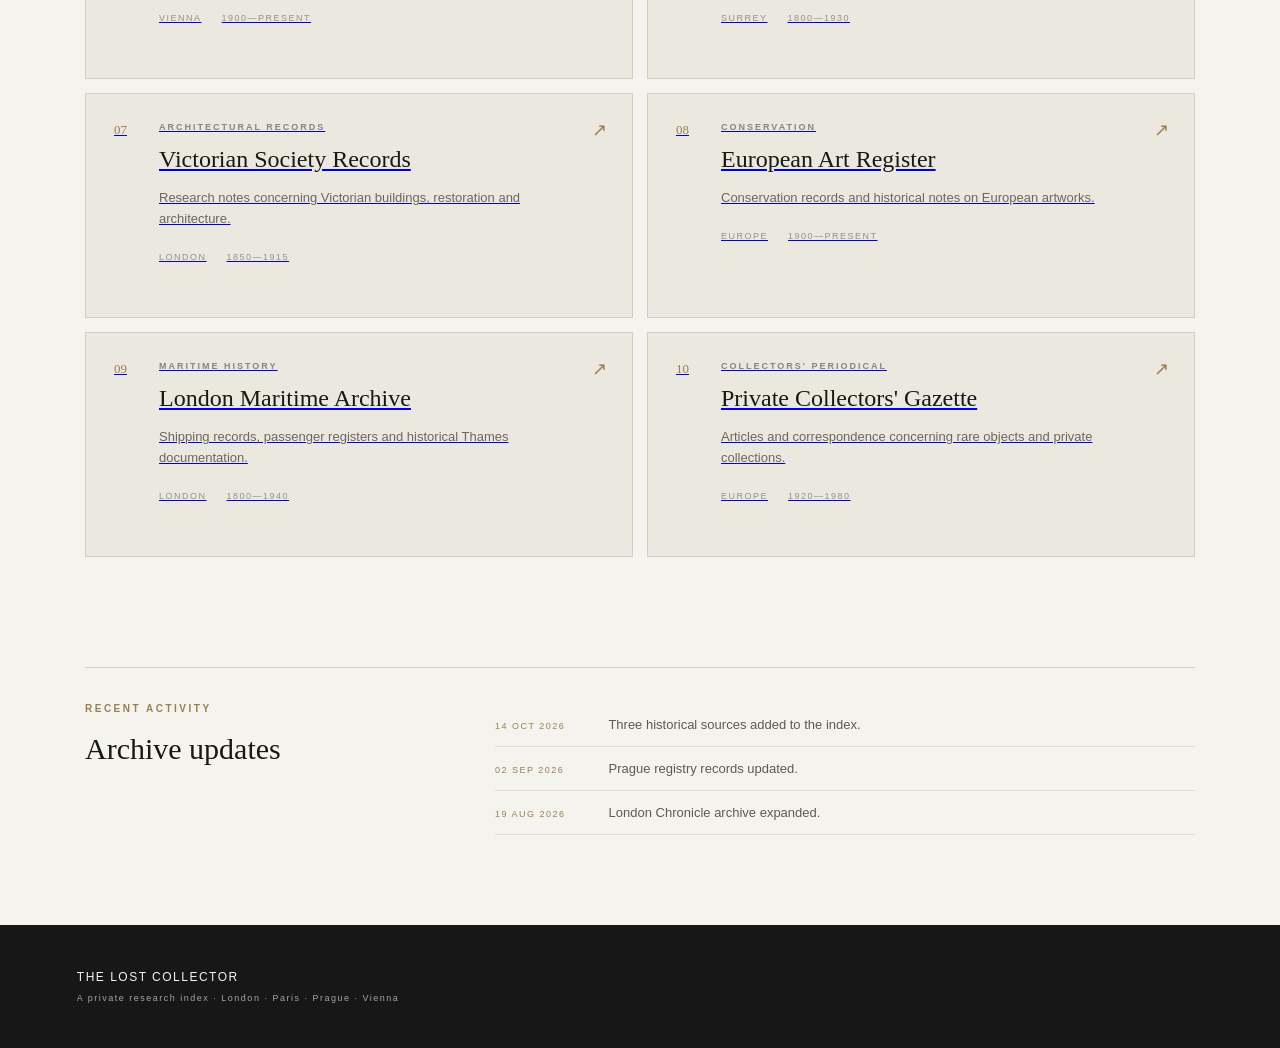
==== commit 8e978448: "Update archive card links and titles in index.html" ====
--- a/index.html
+++ b/index.html
@@ -113,7 +113,10 @@
             <div class="archive-grid">
 
 
-                <article class="archive-card featured">
+                <!-- 01 — LONDON CHRONICLE -->
+
+                <a class="archive-card featured"
+                   href="https://shreelakaudiki.github.io/london-chronicle-archive/">
 
                     <div class="card-number">01</div>
 
@@ -122,9 +125,7 @@
                         <p class="category">HISTORICAL PRESS</p>
 
                         <h4>
-                            <a href="https://shreelakaudiki.github.io/london-chronicle-archive/">
-                                The London Chronicle
-                            </a>
+                            The London Chronicle
                         </h4>
 
                         <p>
@@ -141,10 +142,13 @@
 
                     <span class="arrow">↗</span>
 
-                </article>
-
-
-                <article class="archive-card">
+                </a>
+
+
+                <!-- 02 — BLACKWOOD & VALE -->
+
+                <a class="archive-card"
+                   href="https://shreelakaudiki.github.io/blackwood-vale-archives/">
 
                     <div class="card-number">02</div>
 
@@ -152,7 +156,9 @@
 
                         <p class="category">AUCTION RECORDS</p>
 
-                        <h4>Blackwood &amp; Vale</h4>
+                        <h4>
+                            Blackwood &amp; Vale
+                        </h4>
 
                         <p>
                             Catalogues, lot records and provenance
@@ -168,10 +174,13 @@
 
                     <span class="arrow">↗</span>
 
-                </article>
-
-
-                <article class="archive-card">
+                </a>
+
+
+                <!-- 03 — PARIS COLLECTIONS -->
+
+                <a class="archive-card"
+                   href="https://shreelakaudiki.github.io/paris-private-collections/">
 
                     <div class="card-number">03</div>
 
@@ -179,7 +188,9 @@
 
                         <p class="category">PRIVATE COLLECTIONS</p>
 
-                        <h4>Paris Collections</h4>
+                        <h4>
+                            Paris Collections
+                        </h4>
 
                         <p>
                             Records concerning privately held artworks,
@@ -195,10 +206,13 @@
 
                     <span class="arrow">↗</span>
 
-                </article>
-
-
-                <article class="archive-card">
+                </a>
+
+
+                <!-- 04 — PRAGUE -->
+
+                <a class="archive-card"
+                   href="https://shreelakaudiki.github.io/prague-auction-registry/">
 
                     <div class="card-number">04</div>
 
@@ -206,7 +220,9 @@
 
                         <p class="category">AUCTION REGISTRY</p>
 
-                        <h4>Prague Auction Registry</h4>
+                        <h4>
+                            Prague Auction Registry
+                        </h4>
 
                         <p>
                             Selected European auction records,
@@ -222,10 +238,13 @@
 
                     <span class="arrow">↗</span>
 
-                </article>
-
-
-                <article class="archive-card">
+                </a>
+
+
+                <!-- 05 — VIENNA -->
+
+                <a class="archive-card"
+                   href="https://shreelakaudiki.github.io/vienna-correspondence-archive/">
 
                     <div class="card-number">05</div>
 
@@ -233,7 +252,9 @@
 
                         <p class="category">PRIVATE INVENTORIES</p>
 
-                        <h4>Vienna Collections</h4>
+                        <h4>
+                            Vienna Collections
+                        </h4>
 
                         <p>
                             Inventory records and provenance notes
@@ -249,10 +270,13 @@
 
                     <span class="arrow">↗</span>
 
-                </article>
-
-
-                <article class="archive-card">
+                </a>
+
+
+                <!-- 06 — ASHCOMBE -->
+
+                <a class="archive-card"
+                   href="ashcombe-access.html">
 
                     <div class="card-number">06</div>
 
@@ -260,7 +284,9 @@
 
                         <p class="category">ESTATE ARCHIVE</p>
 
-                        <h4>Ashcombe Estate</h4>
+                        <h4>
+                            Ashcombe Estate
+                        </h4>
 
                         <p>
                             Historical documents concerning the Ashcombe
@@ -276,12 +302,13 @@
 
                     <span class="arrow">↗</span>
 
-                </article>
-
-
-                <!-- DECOYS -->
-
-                <article class="archive-card">
+                </a>
+
+
+                <!-- 07 — VICTORIAN SOCIETY -->
+
+                <a class="archive-card"
+                   href="decoy-victorian.html">
 
                     <div class="card-number">07</div>
 
@@ -289,7 +316,9 @@
 
                         <p class="category">ARCHITECTURAL RECORDS</p>
 
-                        <h4>Victorian Society Records</h4>
+                        <h4>
+                            Victorian Society Records
+                        </h4>
 
                         <p>
                             Research notes concerning Victorian
@@ -305,10 +334,13 @@
 
                     <span class="arrow">↗</span>
 
-                </article>
-
-
-                <article class="archive-card">
+                </a>
+
+
+                <!-- 08 — EUROPEAN ART REGISTER -->
+
+                <a class="archive-card"
+                   href="decoy-art.html">
 
                     <div class="card-number">08</div>
 
@@ -316,7 +348,9 @@
 
                         <p class="category">CONSERVATION</p>
 
-                        <h4>European Art Register</h4>
+                        <h4>
+                            European Art Register
+                        </h4>
 
                         <p>
                             Conservation records and historical
@@ -332,10 +366,13 @@
 
                     <span class="arrow">↗</span>
 
-                </article>
-
-
-                <article class="archive-card">
+                </a>
+
+
+                <!-- 09 — LONDON MARITIME -->
+
+                <a class="archive-card"
+                   href="decoy-maritime.html">
 
                     <div class="card-number">09</div>
 
@@ -343,7 +380,9 @@
 
                         <p class="category">MARITIME HISTORY</p>
 
-                        <h4>London Maritime Archive</h4>
+                        <h4>
+                            London Maritime Archive
+                        </h4>
 
                         <p>
                             Shipping records, passenger registers
@@ -359,10 +398,13 @@
 
                     <span class="arrow">↗</span>
 
-                </article>
-
-
-                <article class="archive-card">
+                </a>
+
+
+                <!-- 10 — PRIVATE COLLECTORS' GAZETTE -->
+
+                <a class="archive-card"
+                   href="decoy-collectors.html">
 
                     <div class="card-number">10</div>
 
@@ -370,7 +412,9 @@
 
                         <p class="category">COLLECTORS' PERIODICAL</p>
 
-                        <h4>Private Collectors' Gazette</h4>
+                        <h4>
+                            Private Collectors' Gazette
+                        </h4>
 
                         <p>
                             Articles and correspondence concerning
@@ -386,7 +430,7 @@
 
                     <span class="arrow">↗</span>
 
-                </article>
+                </a>
 
             </div>
 
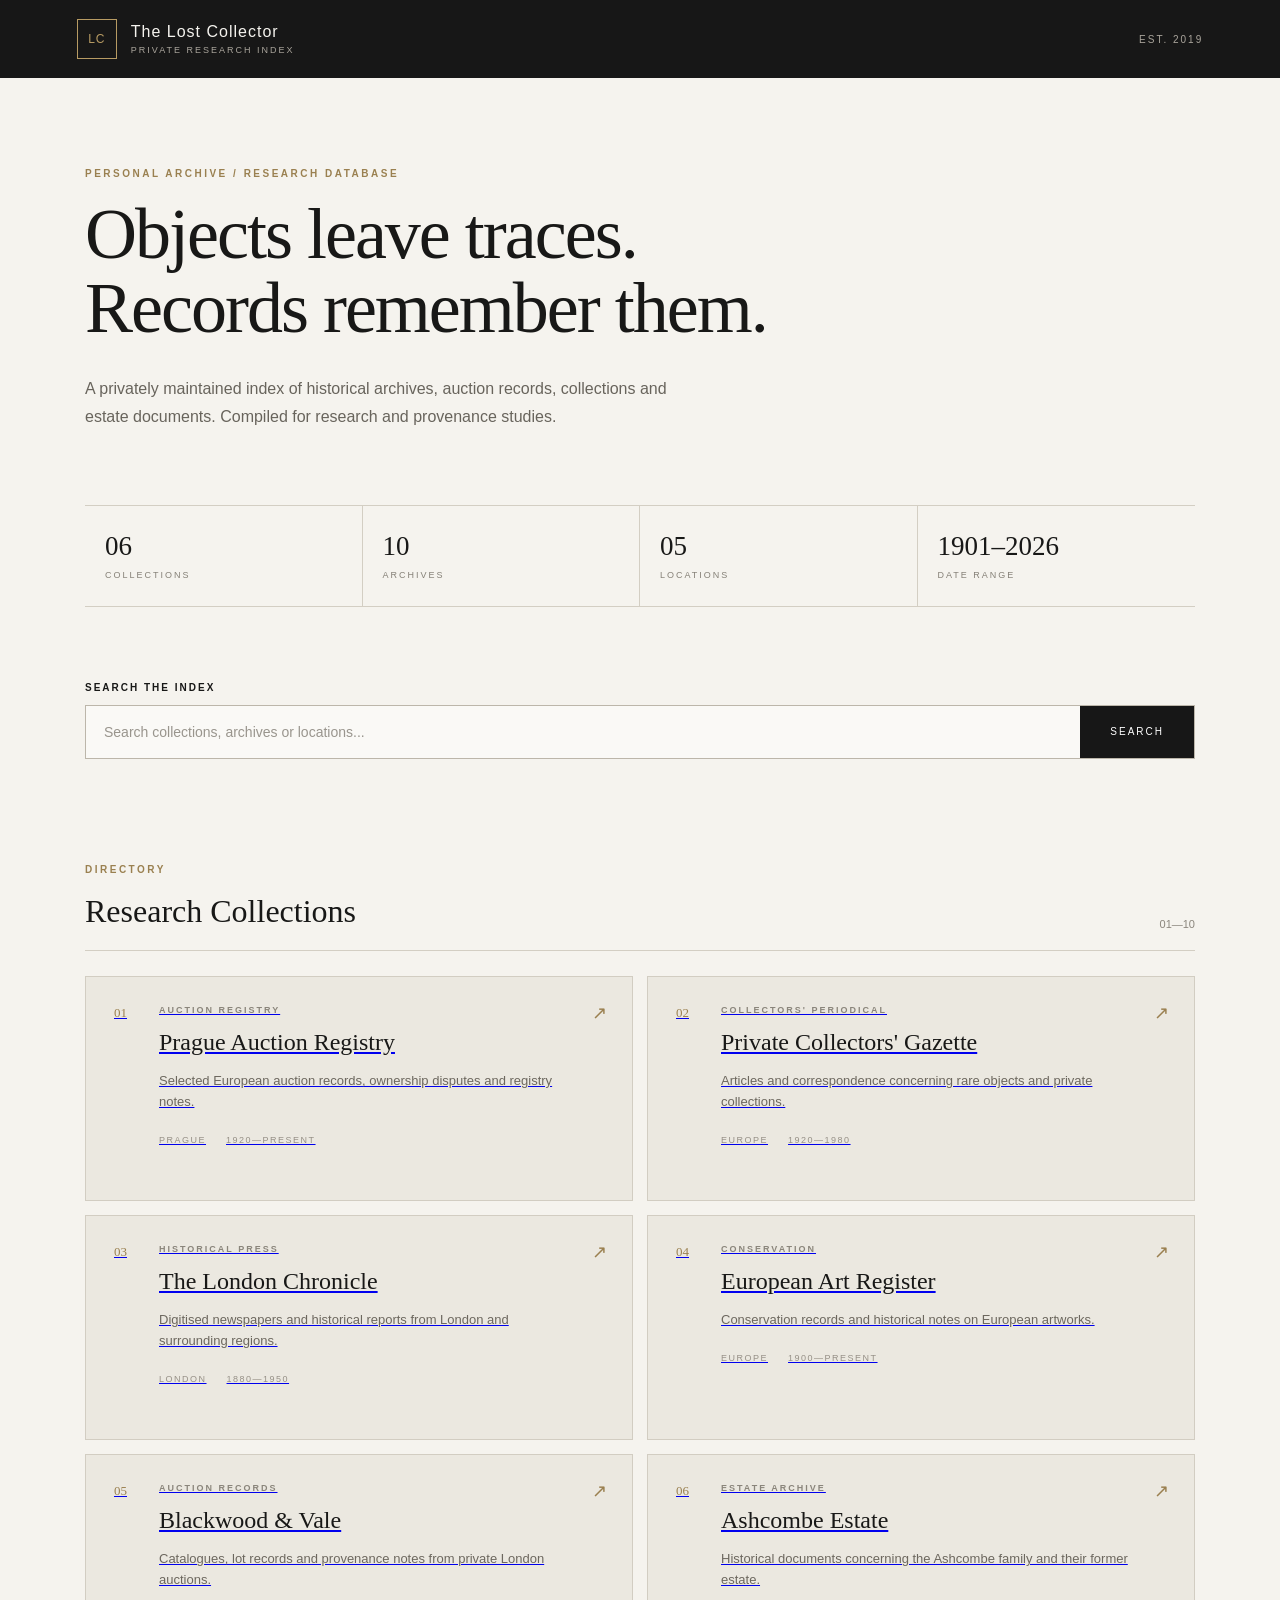
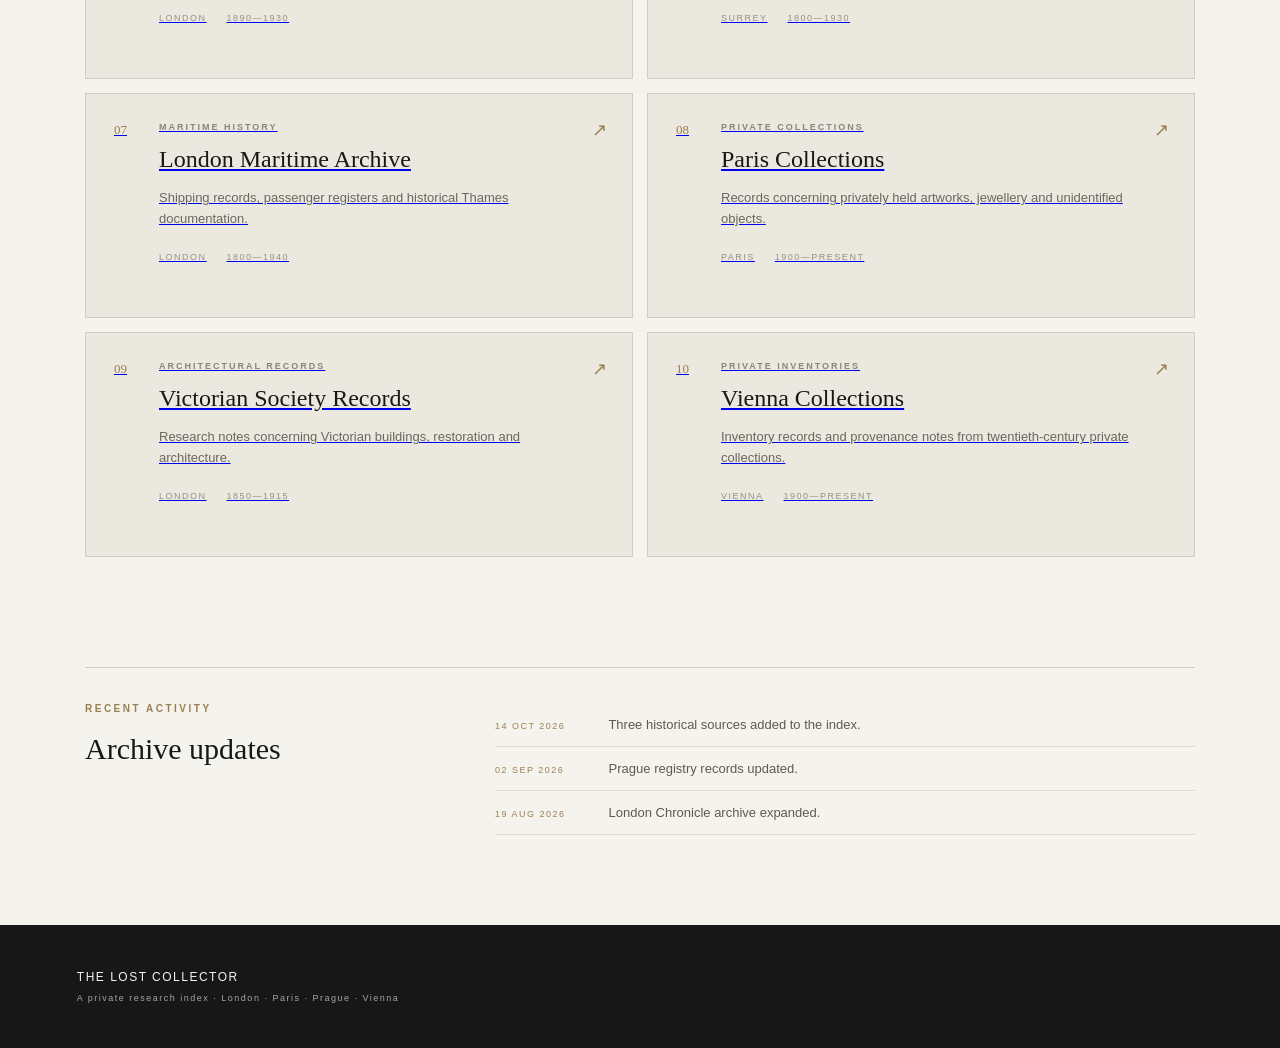
==== commit 2af0f470: "Update archive entries and links in index.html" ====
--- a/index.html
+++ b/index.html
@@ -113,12 +113,76 @@
             <div class="archive-grid">
 
 
-                <!-- 01 — LONDON CHRONICLE -->
-
-                <a class="archive-card featured"
+                <!-- 01 — PRAGUE AUCTION REGISTRY -->
+
+                <a class="archive-card"
+                   href="https://shreelakaudiki.github.io/prague-auction-registry/">
+
+                    <div class="card-number">01</div>
+
+                    <div class="card-content">
+
+                        <p class="category">AUCTION REGISTRY</p>
+
+                        <h4>
+                            Prague Auction Registry
+                        </h4>
+
+                        <p>
+                            Selected European auction records,
+                            ownership disputes and registry notes.
+                        </p>
+
+                        <div class="meta">
+                            <span>Prague</span>
+                            <span>1920—Present</span>
+                        </div>
+
+                    </div>
+
+                    <span class="arrow">↗</span>
+
+                </a>
+
+
+                <!-- 02 — PRIVATE COLLECTORS' GAZETTE -->
+
+                <a class="archive-card"
+                   href="decoy-collectors.html">
+
+                    <div class="card-number">02</div>
+
+                    <div class="card-content">
+
+                        <p class="category">COLLECTORS' PERIODICAL</p>
+
+                        <h4>
+                            Private Collectors' Gazette
+                        </h4>
+
+                        <p>
+                            Articles and correspondence concerning
+                            rare objects and private collections.
+                        </p>
+
+                        <div class="meta">
+                            <span>Europe</span>
+                            <span>1920—1980</span>
+                        </div>
+
+                    </div>
+
+                    <span class="arrow">↗</span>
+
+                </a>
+
+
+                <!-- 03 — THE LONDON CHRONICLE -->
+
+                <a class="archive-card"
                    href="https://shreelakaudiki.github.io/london-chronicle-archive/">
 
-                    <div class="card-number">01</div>
+                    <div class="card-number">03</div>
 
                     <div class="card-content">
 
@@ -145,12 +209,44 @@
                 </a>
 
 
-                <!-- 02 — BLACKWOOD & VALE -->
+                <!-- 04 — EUROPEAN ART REGISTER -->
+
+                <a class="archive-card"
+                   href="decoy-art.html">
+
+                    <div class="card-number">04</div>
+
+                    <div class="card-content">
+
+                        <p class="category">CONSERVATION</p>
+
+                        <h4>
+                            European Art Register
+                        </h4>
+
+                        <p>
+                            Conservation records and historical
+                            notes on European artworks.
+                        </p>
+
+                        <div class="meta">
+                            <span>Europe</span>
+                            <span>1900—Present</span>
+                        </div>
+
+                    </div>
+
+                    <span class="arrow">↗</span>
+
+                </a>
+
+
+                <!-- 05 — BLACKWOOD & VALE -->
 
                 <a class="archive-card"
                    href="https://shreelakaudiki.github.io/blackwood-vale-archives/">
 
-                    <div class="card-number">02</div>
+                    <div class="card-number">05</div>
 
                     <div class="card-content">
 
@@ -177,12 +273,76 @@
                 </a>
 
 
-                <!-- 03 — PARIS COLLECTIONS -->
+                <!-- 06 — ASHCOMBE ESTATE -->
+
+                <a class="archive-card"
+                   href="ashcombe-access.html">
+
+                    <div class="card-number">06</div>
+
+                    <div class="card-content">
+
+                        <p class="category">ESTATE ARCHIVE</p>
+
+                        <h4>
+                            Ashcombe Estate
+                        </h4>
+
+                        <p>
+                            Historical documents concerning the Ashcombe
+                            family and their former estate.
+                        </p>
+
+                        <div class="meta">
+                            <span>Surrey</span>
+                            <span>1800—1930</span>
+                        </div>
+
+                    </div>
+
+                    <span class="arrow">↗</span>
+
+                </a>
+
+
+                <!-- 07 — LONDON MARITIME ARCHIVE -->
+
+                <a class="archive-card"
+                   href="decoy-maritime.html">
+
+                    <div class="card-number">07</div>
+
+                    <div class="card-content">
+
+                        <p class="category">MARITIME HISTORY</p>
+
+                        <h4>
+                            London Maritime Archive
+                        </h4>
+
+                        <p>
+                            Shipping records, passenger registers
+                            and historical Thames documentation.
+                        </p>
+
+                        <div class="meta">
+                            <span>London</span>
+                            <span>1800—1940</span>
+                        </div>
+
+                    </div>
+
+                    <span class="arrow">↗</span>
+
+                </a>
+
+
+                <!-- 08 — PARIS COLLECTIONS -->
 
                 <a class="archive-card"
                    href="https://shreelakaudiki.github.io/paris-private-collections/">
 
-                    <div class="card-number">03</div>
+                    <div class="card-number">08</div>
 
                     <div class="card-content">
 
@@ -209,44 +369,44 @@
                 </a>
 
 
-                <!-- 04 — PRAGUE -->
-
-                <a class="archive-card"
-                   href="https://shreelakaudiki.github.io/prague-auction-registry/">
-
-                    <div class="card-number">04</div>
-
-                    <div class="card-content">
-
-                        <p class="category">AUCTION REGISTRY</p>
-
-                        <h4>
-                            Prague Auction Registry
-                        </h4>
-
-                        <p>
-                            Selected European auction records,
-                            ownership disputes and registry notes.
-                        </p>
-
-                        <div class="meta">
-                            <span>Prague</span>
-                            <span>1920—Present</span>
-                        </div>
-
-                    </div>
-
-                    <span class="arrow">↗</span>
-
-                </a>
-
-
-                <!-- 05 — VIENNA -->
+                <!-- 09 — VICTORIAN SOCIETY RECORDS -->
+
+                <a class="archive-card"
+                   href="decoy-victorian.html">
+
+                    <div class="card-number">09</div>
+
+                    <div class="card-content">
+
+                        <p class="category">ARCHITECTURAL RECORDS</p>
+
+                        <h4>
+                            Victorian Society Records
+                        </h4>
+
+                        <p>
+                            Research notes concerning Victorian
+                            buildings, restoration and architecture.
+                        </p>
+
+                        <div class="meta">
+                            <span>London</span>
+                            <span>1850—1915</span>
+                        </div>
+
+                    </div>
+
+                    <span class="arrow">↗</span>
+
+                </a>
+
+
+                <!-- 10 — VIENNA COLLECTIONS -->
 
                 <a class="archive-card"
                    href="https://shreelakaudiki.github.io/vienna-correspondence-archive/">
 
-                    <div class="card-number">05</div>
+                    <div class="card-number">10</div>
 
                     <div class="card-content">
 
@@ -272,165 +432,6 @@
 
                 </a>
 
-
-                <!-- 06 — ASHCOMBE -->
-
-                <a class="archive-card"
-                   href="ashcombe-access.html">
-
-                    <div class="card-number">06</div>
-
-                    <div class="card-content">
-
-                        <p class="category">ESTATE ARCHIVE</p>
-
-                        <h4>
-                            Ashcombe Estate
-                        </h4>
-
-                        <p>
-                            Historical documents concerning the Ashcombe
-                            family and their former estate.
-                        </p>
-
-                        <div class="meta">
-                            <span>Surrey</span>
-                            <span>1800—1930</span>
-                        </div>
-
-                    </div>
-
-                    <span class="arrow">↗</span>
-
-                </a>
-
-
-                <!-- 07 — VICTORIAN SOCIETY -->
-
-                <a class="archive-card"
-                   href="decoy-victorian.html">
-
-                    <div class="card-number">07</div>
-
-                    <div class="card-content">
-
-                        <p class="category">ARCHITECTURAL RECORDS</p>
-
-                        <h4>
-                            Victorian Society Records
-                        </h4>
-
-                        <p>
-                            Research notes concerning Victorian
-                            buildings, restoration and architecture.
-                        </p>
-
-                        <div class="meta">
-                            <span>London</span>
-                            <span>1850—1915</span>
-                        </div>
-
-                    </div>
-
-                    <span class="arrow">↗</span>
-
-                </a>
-
-
-                <!-- 08 — EUROPEAN ART REGISTER -->
-
-                <a class="archive-card"
-                   href="decoy-art.html">
-
-                    <div class="card-number">08</div>
-
-                    <div class="card-content">
-
-                        <p class="category">CONSERVATION</p>
-
-                        <h4>
-                            European Art Register
-                        </h4>
-
-                        <p>
-                            Conservation records and historical
-                            notes on European artworks.
-                        </p>
-
-                        <div class="meta">
-                            <span>Europe</span>
-                            <span>1900—Present</span>
-                        </div>
-
-                    </div>
-
-                    <span class="arrow">↗</span>
-
-                </a>
-
-
-                <!-- 09 — LONDON MARITIME -->
-
-                <a class="archive-card"
-                   href="decoy-maritime.html">
-
-                    <div class="card-number">09</div>
-
-                    <div class="card-content">
-
-                        <p class="category">MARITIME HISTORY</p>
-
-                        <h4>
-                            London Maritime Archive
-                        </h4>
-
-                        <p>
-                            Shipping records, passenger registers
-                            and historical Thames documentation.
-                        </p>
-
-                        <div class="meta">
-                            <span>London</span>
-                            <span>1800—1940</span>
-                        </div>
-
-                    </div>
-
-                    <span class="arrow">↗</span>
-
-                </a>
-
-
-                <!-- 10 — PRIVATE COLLECTORS' GAZETTE -->
-
-                <a class="archive-card"
-                   href="decoy-collectors.html">
-
-                    <div class="card-number">10</div>
-
-                    <div class="card-content">
-
-                        <p class="category">COLLECTORS' PERIODICAL</p>
-
-                        <h4>
-                            Private Collectors' Gazette
-                        </h4>
-
-                        <p>
-                            Articles and correspondence concerning
-                            rare objects and private collections.
-                        </p>
-
-                        <div class="meta">
-                            <span>Europe</span>
-                            <span>1920—1980</span>
-                        </div>
-
-                    </div>
-
-                    <span class="arrow">↗</span>
-
-                </a>
 
             </div>
 
